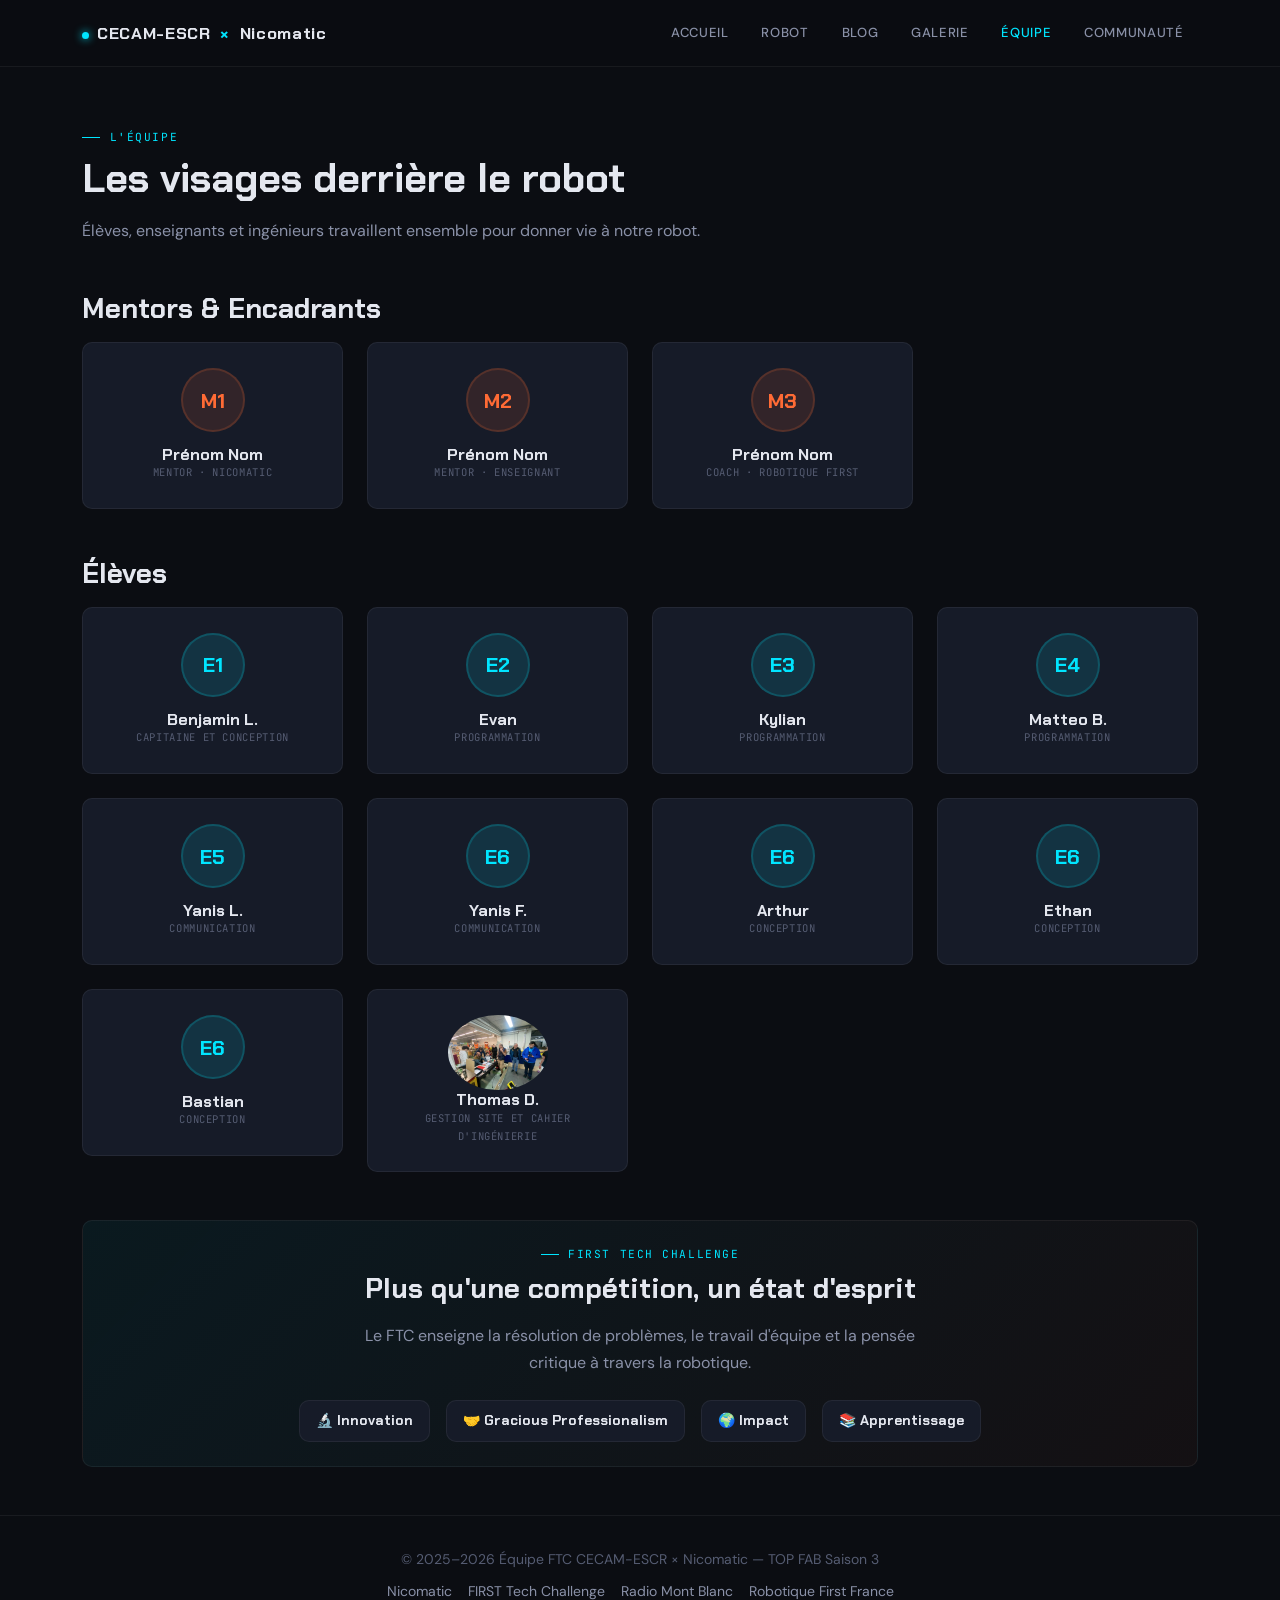
==== pages/about.html @ da8f95cc "Add files via upload init" ====
<!DOCTYPE html>
<html lang="fr">
<head>
  <meta charset="UTF-8">
  <meta name="viewport" content="width=device-width, initial-scale=1.0">
  <title>L'Équipe — CECAM-ESCR × Nicomatic</title>
  <link rel="preconnect" href="https://fonts.googleapis.com">
  <link href="https://fonts.googleapis.com/css2?family=Chakra+Petch:wght@400;600;700&family=DM+Sans:wght@400;500;600&family=JetBrains+Mono:wght@400;500&display=swap" rel="stylesheet">
  <link href="https://cdn.jsdelivr.net/npm/bootstrap@5.3.3/dist/css/bootstrap.min.css" rel="stylesheet">
  <link href="https://cdn.jsdelivr.net/npm/bootstrap-icons@1.11.3/font/bootstrap-icons.min.css" rel="stylesheet">
  <link href="../css/style.css" rel="stylesheet">
</head>
<body>
<div id="navbar-placeholder"></div>

<section class="py-5" style="margin-top:5rem;">
  <div class="container">
    <div class="reveal">
      <div class="section-label mb-2">L'Équipe</div>
      <h1 class="section-title mb-3">Les visages derrière le robot</h1>
      <p class="text-sec mb-5" style="max-width:650px;">
        Élèves, enseignants et ingénieurs travaillent ensemble pour donner vie à notre robot.
      </p>
    </div>

    <!-- MENTORS -->
    <h3 class="font-display fw-bold mb-3 reveal">Mentors & Encadrants</h3>
    <div class="row g-4 mb-5">
      <!--
        HOW TO ADD / EDIT TEAM MEMBERS:
        • Change the initials, name, and role
        • For a photo: replace the .team-avatar div with
          <img src="../images/team/name.jpg" class="rounded-circle" width="64" height="64" alt="Name">
      -->
      <div class="col-6 col-md-4 col-lg-3 reveal">
        <div class="card-topfab text-center"><div class="card-body">
          <div class="team-avatar mentor">M1</div>
          <h6 class="font-display fw-bold mb-0">Prénom Nom</h6>
          <div class="team-role">Mentor · Nicomatic</div>
        </div></div>
      </div>
      <div class="col-6 col-md-4 col-lg-3 reveal">
        <div class="card-topfab text-center"><div class="card-body">
          <div class="team-avatar mentor">M2</div>
          <h6 class="font-display fw-bold mb-0">Prénom Nom</h6>
          <div class="team-role">Mentor · Enseignant</div>
        </div></div>
      </div>
      <div class="col-6 col-md-4 col-lg-3 reveal">
        <div class="card-topfab text-center"><div class="card-body">
          <div class="team-avatar mentor">M3</div>
          <h6 class="font-display fw-bold mb-0">Prénom Nom</h6>
          <div class="team-role">Coach · Robotique First</div>
        </div></div>
      </div>
    </div>

    <!-- STUDENTS -->
    <h3 class="font-display fw-bold mb-3 reveal">Élèves</h3>
    <div class="row g-4 mb-5">
      <div class="col-6 col-md-4 col-lg-3 reveal">
        <div class="card-topfab text-center"><div class="card-body">
          <div class="team-avatar student">E1</div>
          <h6 class="font-display fw-bold mb-0">Benjamin L.</h6>
          <div class="team-role">Capitaine et Conception</div>
        </div></div>
      </div>
      <div class="col-6 col-md-4 col-lg-3 reveal">
        <div class="card-topfab text-center"><div class="card-body">
          <div class="team-avatar student">E2</div>
          <h6 class="font-display fw-bold mb-0">Evan</h6>
          <div class="team-role">Programmation</div>
        </div></div>
      </div>
      <div class="col-6 col-md-4 col-lg-3 reveal">
        <div class="card-topfab text-center"><div class="card-body">
          <div class="team-avatar student">E3</div>
          <h6 class="font-display fw-bold mb-0">Kylian</h6>
          <div class="team-role">Programmation</div>
        </div></div>
      </div>
      <div class="col-6 col-md-4 col-lg-3 reveal">
        <div class="card-topfab text-center"><div class="card-body">
          <div class="team-avatar student">E4</div>
          <h6 class="font-display fw-bold mb-0">Matteo B.</h6>
          <div class="team-role">Programmation</div>
        </div></div>
      </div>
      <div class="col-6 col-md-4 col-lg-3 reveal">
        <div class="card-topfab text-center"><div class="card-body">
          <div class="team-avatar student">E5</div>
          <h6 class="font-display fw-bold mb-0">Yanis L.</h6>
          <div class="team-role">Communication</div>
        </div></div>
      </div>
      <div class="col-6 col-md-4 col-lg-3 reveal">
        <div class="card-topfab text-center"><div class="card-body">
          <div class="team-avatar student">E6</div>
          <h6 class="font-display fw-bold mb-0">Yanis F.</h6>
          <div class="team-role">Communication</div>
        </div></div>
      </div>
            <div class="col-6 col-md-4 col-lg-3 reveal">
        <div class="card-topfab text-center"><div class="card-body">
          <div class="team-avatar student">E6</div>
          <h6 class="font-display fw-bold mb-0">Arthur</h6>
          <div class="team-role">Conception</div>
        </div></div>
      </div>
            <div class="col-6 col-md-4 col-lg-3 reveal">
        <div class="card-topfab text-center"><div class="card-body">
          <div class="team-avatar student">E6</div>
          <h6 class="font-display fw-bold mb-0">Ethan</h6>
          <div class="team-role">Conception</div>
        </div></div>
      </div>
            <div class="col-6 col-md-4 col-lg-3 reveal">
        <div class="card-topfab text-center"><div class="card-body">
          <div class="team-avatar student">E6</div>
          <h6 class="font-display fw-bold mb-0">Bastian</h6>
          <div class="team-role">Conception</div>
        </div></div>
      </div>
            <div class="col-6 col-md-4 col-lg-3 reveal">
        <div class="card-topfab text-center"><div class="card-body">
<img src="../images/team/team.jpeg" class="rounded-circle" width="100" height="100" alt="Thomas D." style="object-fit:cover;">          <h6 class="font-display fw-bold mb-0">Thomas D.</h6>
          <div class="team-role">Gestion Site et Cahier d'ingénierie</div>
        </div></div>
      </div>
      <!-- Add more students: copy a col block, change initials/name/role -->
    </div>

    <!-- FTC VALUES -->
    <div class="card-topfab p-4 text-center reveal" style="background: linear-gradient(135deg, rgba(0,229,255,.06), rgba(255,107,53,.04));">
      <div class="section-label mb-2" style="justify-content:center; display:flex; align-items:center;">FIRST Tech Challenge</div>
      <h3 class="font-display fw-bold mb-3">Plus qu'une compétition, un état d'esprit</h3>
      <p class="text-sec mx-auto mb-4" style="max-width:550px;">
        Le FTC enseigne la résolution de problèmes, le travail d'équipe et la pensée critique à travers la robotique.
      </p>
      <div class="d-flex justify-content-center gap-3 flex-wrap">
        <span class="card-topfab px-3 py-2 font-display fw-bold small">🔬 Innovation</span>
        <span class="card-topfab px-3 py-2 font-display fw-bold small">🤝 Gracious Professionalism</span>
        <span class="card-topfab px-3 py-2 font-display fw-bold small">🌍 Impact</span>
        <span class="card-topfab px-3 py-2 font-display fw-bold small">📚 Apprentissage</span>
      </div>
    </div>

  </div>
</section>

<div id="footer-placeholder"></div>
<button id="btn-top" class="btn-top" aria-label="Retour en haut">↑</button>
<script src="https://cdn.jsdelivr.net/npm/bootstrap@5.3.3/dist/js/bootstrap.bundle.min.js"></script>
<script src="../js/components.js"></script>
<script src="../js/main.js"></script>
</body>
</html>
---- css/style.css ----
/* ============================================================
   CECAM-ESCR × Nicomatic — TOP FAB S3
   Custom theme on top of Bootstrap 5
   ============================================================ */

/* ---------- CSS Variables ---------- */
:root {
  --bg-dark: #0b0d12;
  --bg-section: #10131a;
  --bg-card: #161b28;
  --accent: #00e5ff;
  --accent-dim: #00a5b8;
  --accent-glow: rgba(0, 229, 255, 0.12);
  --orange: #ff6b35;
  --orange-glow: rgba(255, 107, 53, 0.12);
  --text-main: #e4e7ef;
  --text-sec: #8a91a8;
  --text-muted: #555c72;
  --border-subtle: rgba(255,255,255,0.06);
  --font-display: 'Chakra Petch', sans-serif;
  --font-body: 'DM Sans', sans-serif;
  --font-mono: 'JetBrains Mono', monospace;
}

/* ---------- Base ---------- */
html { scroll-behavior: smooth; }

body {
  font-family: var(--font-body);
  background: var(--bg-dark);
  color: var(--text-main);
  line-height: 1.7;
}

h1, h2, h3, h4, h5, h6,
.display-1, .display-2, .display-3 {
  font-family: var(--font-display);
}

a { color: var(--accent); transition: color .25s; }
a:hover { color: #66f0ff; }

img { max-width: 100%; height: auto; }

::selection { background: var(--accent); color: var(--bg-dark); }

/* ---------- Utility classes ---------- */
.text-accent { color: var(--accent) !important; }
.text-orange { color: var(--orange) !important; }
.text-sec { color: var(--text-sec) !important; }
.text-muted-custom { color: var(--text-muted) !important; }
.bg-section { background: var(--bg-section); }
.bg-card { background: var(--bg-card); }
.font-mono { font-family: var(--font-mono); }
.font-display { font-family: var(--font-display); }
.border-subtle { border-color: var(--border-subtle) !important; }
.glow-accent { box-shadow: 0 0 30px rgba(0,229,255,.15); }

/* ---------- Navbar ---------- */
.navbar-topfab {
  background: rgba(11,13,18,.88);
  backdrop-filter: blur(18px);
  border-bottom: 1px solid var(--border-subtle);
  padding: .85rem 0;
  transition: padding .3s;
}
.navbar-topfab.scrolled { padding: .55rem 0; background: rgba(11,13,18,.96); }
.navbar-topfab .navbar-brand {
  font-family: var(--font-display);
  font-weight: 700;
  font-size: 1.05rem;
  letter-spacing: .04em;
  color: var(--text-main);
}
.navbar-topfab .navbar-brand .x { color: var(--accent); margin: 0 .25rem; }
.navbar-topfab .nav-link {
  color: var(--text-sec);
  font-size: .82rem;
  font-weight: 500;
  text-transform: uppercase;
  letter-spacing: .05em;
  padding: .4rem .9rem !important;
  transition: color .25s;
}
.navbar-topfab .nav-link:hover,
.navbar-topfab .nav-link.active { color: var(--accent); }

.navbar-toggler { border-color: var(--border-subtle); }
.navbar-toggler-icon {
  background-image: url("data:image/svg+xml,%3csvg xmlns='http://www.w3.org/2000/svg' viewBox='0 0 30 30'%3e%3cpath stroke='rgba(228,231,239,.7)' stroke-linecap='round' stroke-width='2' d='M4 7h22M4 15h22M4 23h22'/%3e%3c/svg%3e");
}

/* ---------- Status dot (nav brand) ---------- */
.status-dot {
  display: inline-block;
  width: 7px; height: 7px;
  background: var(--accent);
  border-radius: 50%;
  margin-right: .5rem;
  box-shadow: 0 0 8px var(--accent);
  animation: pulse-dot 2s ease-in-out infinite;
}
@keyframes pulse-dot {
  0%,100% { opacity:1; } 50% { opacity:.4; }
}

/* ---------- Hero ---------- */
.hero-section {
  min-height: 92vh;
  display: flex;
  align-items: center;
  position: relative;
  overflow: hidden;
}
.hero-section .hero-glow {
  position: absolute;
  width: 500px; height: 500px;
  border-radius: 50%;
  filter: blur(120px);
  pointer-events: none;
}
.hero-section .glow-cyan { background: var(--accent); top: -15%; right: -5%; opacity:.1; }
.hero-section .glow-orange { background: var(--orange); bottom: -15%; left: -8%; opacity:.07; }

.hero-tag {
  display: inline-block;
  font-family: var(--font-mono);
  font-size: .72rem;
  color: var(--accent);
  background: var(--accent-glow);
  border: 1px solid rgba(0,229,255,.18);
  padding: .35rem 1rem;
  border-radius: 100px;
  letter-spacing: .1em;
  text-transform: uppercase;
}

.hero-title {
  font-size: clamp(2.4rem, 6vw, 4.5rem);
  font-weight: 700;
  line-height: 1.08;
  letter-spacing: -.02em;
}
.hero-title .highlight {
  background: linear-gradient(135deg, var(--accent), #00ff88);
  -webkit-background-clip: text;
  -webkit-text-fill-color: transparent;
}

.hero-stat .num {
  font-family: var(--font-display);
  font-size: 2rem;
  font-weight: 700;
  color: var(--accent);
}
.hero-stat .label {
  font-size: .72rem;
  color: var(--text-muted);
  text-transform: uppercase;
  letter-spacing: .06em;
}

/* ---------- Section headers ---------- */
.section-label {
  font-family: var(--font-mono);
  font-size: .7rem;
  color: var(--accent);
  text-transform: uppercase;
  letter-spacing: .14em;
}
.section-label::before {
  content: '';
  display: inline-block;
  width: 18px; height: 1px;
  background: var(--accent);
  vertical-align: middle;
  margin-right: .6rem;
}
.section-title {
  font-size: clamp(1.6rem, 3.5vw, 2.5rem);
  font-weight: 700;
  line-height: 1.15;
}

/* ---------- Cards (generic) ---------- */
.card-topfab {
  background: var(--bg-card);
  border: 1px solid var(--border-subtle);
  border-radius: 10px;
  transition: transform .35s, box-shadow .35s, border-color .35s;
}
.card-topfab:hover {
  transform: translateY(-4px);
  box-shadow: 0 16px 48px rgba(0,0,0,.35);
  border-color: rgba(0,229,255,.12);
}
.card-topfab .card-body { padding: 1.6rem; }
.card-topfab .card-title {
  font-family: var(--font-display);
  font-weight: 600;
}

/* accent top border variants */
.card-topfab.border-top-accent { border-top: 3px solid var(--accent); }
.card-topfab.border-top-orange { border-top: 3px solid var(--orange); }

/* ---------- Blog / article cards ---------- */
.blog-card img {
  border-radius: 10px 10px 0 0;
  object-fit: cover;
  width: 100%;
  height: 200px;
}
.blog-card .meta {
  font-family: var(--font-mono);
  font-size: .68rem;
  color: var(--text-muted);
  text-transform: uppercase;
  letter-spacing: .06em;
}

/* ---------- Gallery ---------- */
.gallery-grid {
  display: grid;
  grid-template-columns: repeat(auto-fill, minmax(260px, 1fr));
  gap: 1rem;
}
.gallery-grid img {
  width: 100%;
  aspect-ratio: 4/3;
  object-fit: cover;
  border-radius: 8px;
  border: 1px solid var(--border-subtle);
  transition: transform .3s, box-shadow .3s;
  cursor: pointer;
}
.gallery-grid img:hover {
  transform: scale(1.03);
  box-shadow: 0 8px 30px rgba(0,0,0,.5);
}

/* ---------- Timeline ---------- */
.timeline { position: relative; padding-left: 2rem; }
.timeline::before {
  content: '';
  position: absolute;
  left: 7px; top: 0; bottom: 0;
  width: 2px;
  background: linear-gradient(to bottom, var(--accent), var(--orange));
  opacity: .25;
}
.timeline-item { position: relative; padding-bottom: 2rem; }
.timeline-dot {
  position: absolute;
  left: -2rem;
  top: .35rem;
  width: 12px; height: 12px;
  border-radius: 50%;
  background: var(--accent);
  box-shadow: 0 0 8px rgba(0,229,255,.4);
}
.timeline-item:nth-child(even) .timeline-dot {
  background: var(--orange);
  box-shadow: 0 0 8px rgba(255,107,53,.4);
}
.timeline-date {
  font-family: var(--font-mono);
  font-size: .7rem;
  color: var(--accent);
  text-transform: uppercase;
  letter-spacing: .08em;
}

/* ---------- Team avatars ---------- */
.team-avatar {
  width: 64px; height: 64px;
  border-radius: 50%;
  display: flex; align-items: center; justify-content: center;
  font-family: var(--font-display);
  font-weight: 700;
  font-size: 1.3rem;
  margin: 0 auto .8rem;
}
.team-avatar.student { background: var(--accent-glow); color: var(--accent); border: 2px solid rgba(0,229,255,.18); }
.team-avatar.mentor  { background: var(--orange-glow); color: var(--orange); border: 2px solid rgba(255,107,53,.18); }

.team-role {
  font-family: var(--font-mono);
  font-size: .66rem;
  color: var(--text-muted);
  text-transform: uppercase;
  letter-spacing: .06em;
}

/* ---------- Buttons ---------- */
.btn-accent {
  background: var(--accent);
  color: var(--bg-dark);
  font-family: var(--font-display);
  font-weight: 600;
  letter-spacing: .04em;
  border: none;
  box-shadow: 0 0 20px rgba(0,229,255,.25);
  transition: all .3s;
}
.btn-accent:hover {
  background: #33ecff;
  color: var(--bg-dark);
  box-shadow: 0 0 40px rgba(0,229,255,.4);
  transform: translateY(-2px);
}
.btn-outline-accent {
  color: var(--text-main);
  border: 1px solid rgba(255,255,255,.15);
  font-family: var(--font-display);
  font-weight: 600;
  letter-spacing: .04em;
  transition: all .3s;
}
.btn-outline-accent:hover {
  border-color: var(--accent);
  color: var(--accent);
  transform: translateY(-2px);
}

/* ---------- Forms ---------- */
.form-control-dark {
  background: var(--bg-card);
  border: 1px solid var(--border-subtle);
  color: var(--text-main);
  border-radius: 6px;
}
.form-control-dark:focus {
  background: var(--bg-card);
  border-color: var(--accent);
  color: var(--text-main);
  box-shadow: 0 0 0 .15rem rgba(0,229,255,.15);
}
.form-control-dark::placeholder { color: var(--text-muted); }

/* ---------- Footer ---------- */
.footer-topfab {
  border-top: 1px solid var(--border-subtle);
  padding: 2rem 0;
}
.footer-topfab a { color: var(--text-sec); text-decoration: none; }
.footer-topfab a:hover { color: var(--accent); }

/* ---------- Lightbox overlay ---------- */
.lightbox-overlay {
  position: fixed; inset: 0;
  background: rgba(0,0,0,.92);
  z-index: 9999;
  display: none;
  align-items: center;
  justify-content: center;
  cursor: zoom-out;
}
.lightbox-overlay.active { display: flex; }
.lightbox-overlay img {
  max-width: 90vw;
  max-height: 90vh;
  border-radius: 8px;
}

/* ---------- Video embed responsive ---------- */
.video-wrapper {
  position: relative;
  padding-bottom: 56.25%;
  height: 0;
  overflow: hidden;
  border-radius: 10px;
  border: 1px solid var(--border-subtle);
}
.video-wrapper iframe {
  position: absolute;
  top: 0; left: 0;
  width: 100%; height: 100%;
  border: 0;
}

/* ---------- Scroll reveal ---------- */
.reveal {
  opacity: 0;
  transform: translateY(25px);
  transition: all .65s cubic-bezier(.16,1,.3,1);
}
.reveal.visible {
  opacity: 1;
  transform: translateY(0);
}

/* ---------- Back to top ---------- */
.btn-top {
  position: fixed;
  bottom: 2rem; right: 2rem;
  width: 42px; height: 42px;
  border-radius: 50%;
  background: var(--bg-card);
  border: 1px solid var(--border-subtle);
  color: var(--accent);
  font-size: 1.2rem;
  display: none;
  align-items: center;
  justify-content: center;
  z-index: 999;
  cursor: pointer;
  transition: all .3s;
}
.btn-top.show { display: flex; }
.btn-top:hover { background: var(--accent); color: var(--bg-dark); }
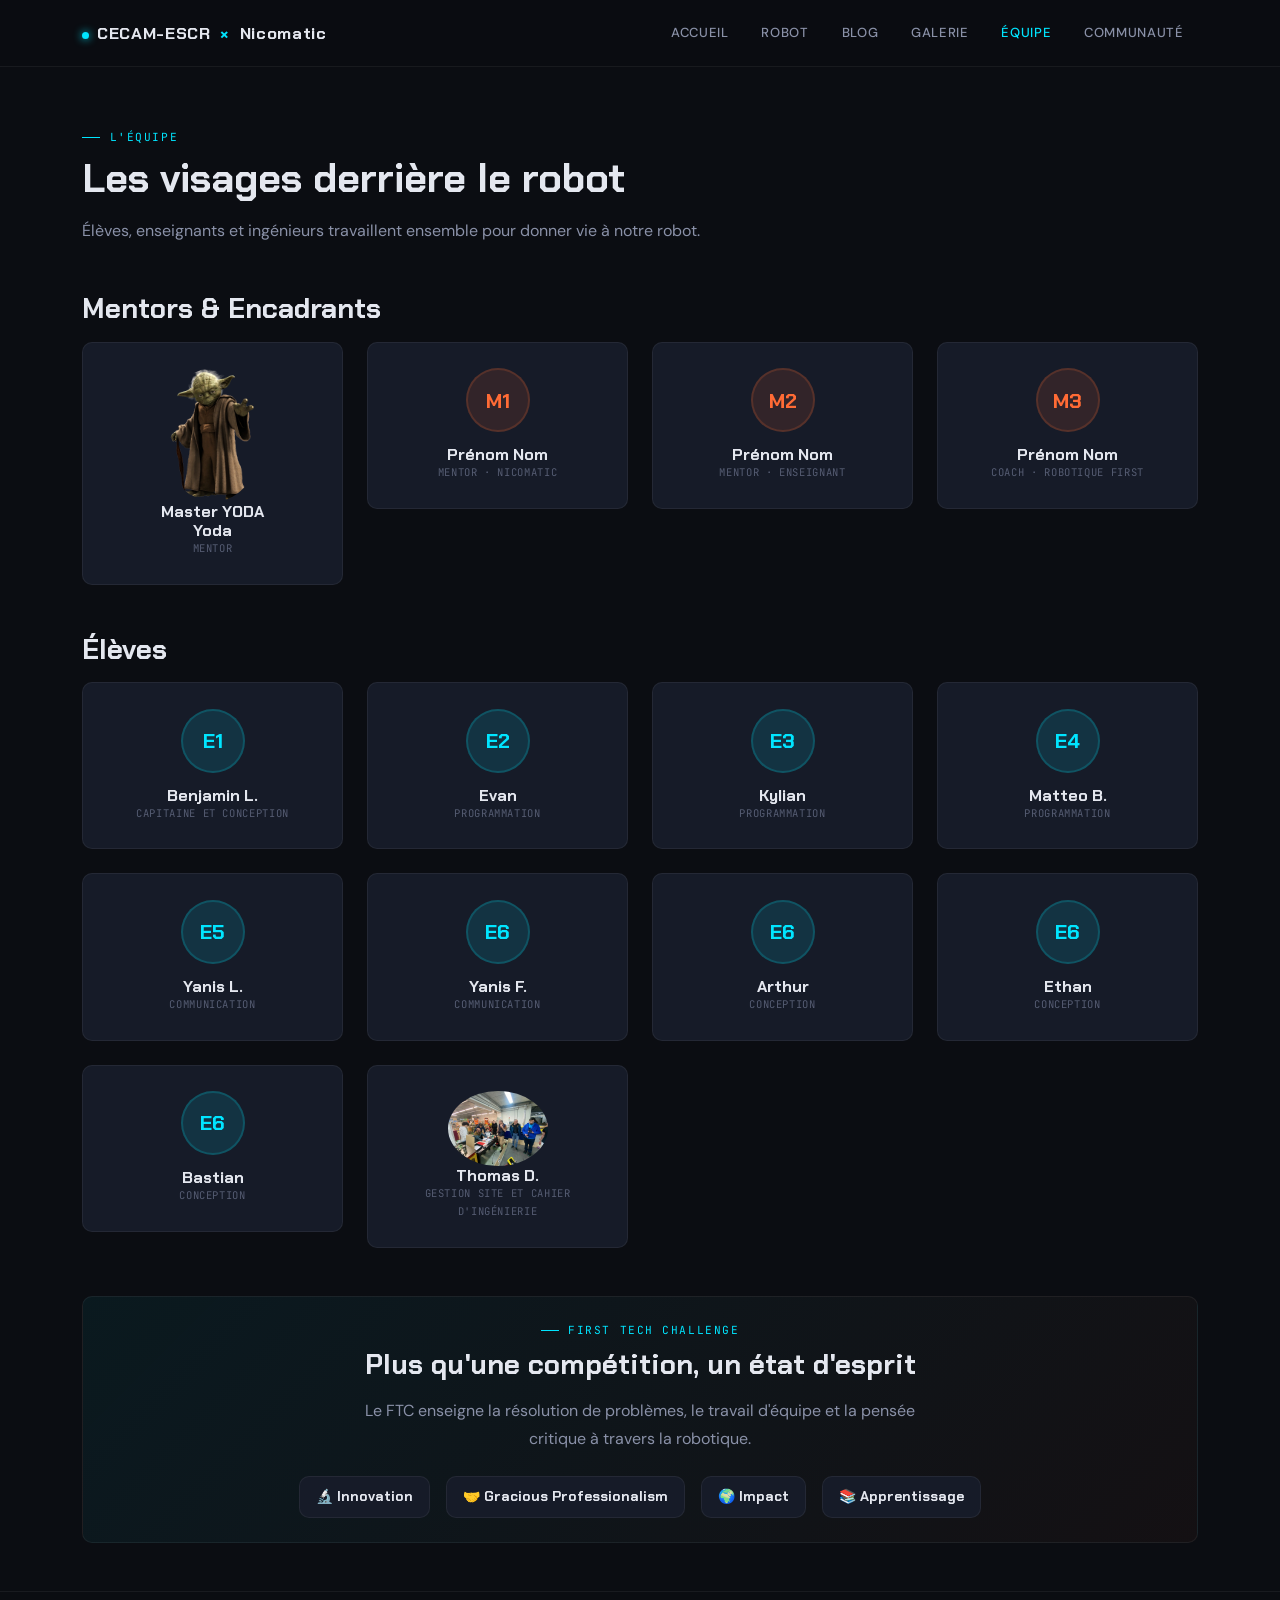
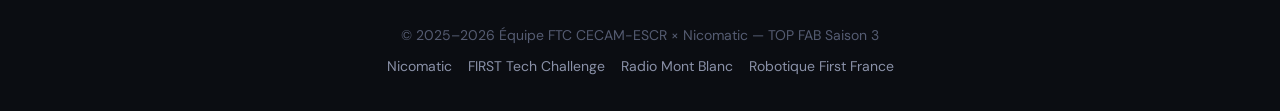
==== commit b38ef756: "Add files via upload update after toto" ====
--- a/pages/about.html
+++ b/pages/about.html
@@ -33,6 +33,13 @@
           <img src="../images/team/name.jpg" class="rounded-circle" width="64" height="64" alt="Name">
       -->
       <div class="col-6 col-md-4 col-lg-3 reveal">
+        <div class="card-topfab text-center"><div class="card-body">
+<img src="../images/team/Yoda.webp" class="rounded-circle" width="100" height="100" alt="master yoda" style="object-fit:cover;">          <h6 class="font-display fw-bold mb-0">Master YODA</h6>
+          <h6 class="font-display fw-bold mb-0">Yoda</h6>
+          <div class="team-role">Mentor</div>
+        </div></div>
+      </div>
+            <div class="col-6 col-md-4 col-lg-3 reveal">
         <div class="card-topfab text-center"><div class="card-body">
           <div class="team-avatar mentor">M1</div>
           <h6 class="font-display fw-bold mb-0">Prénom Nom</h6>
